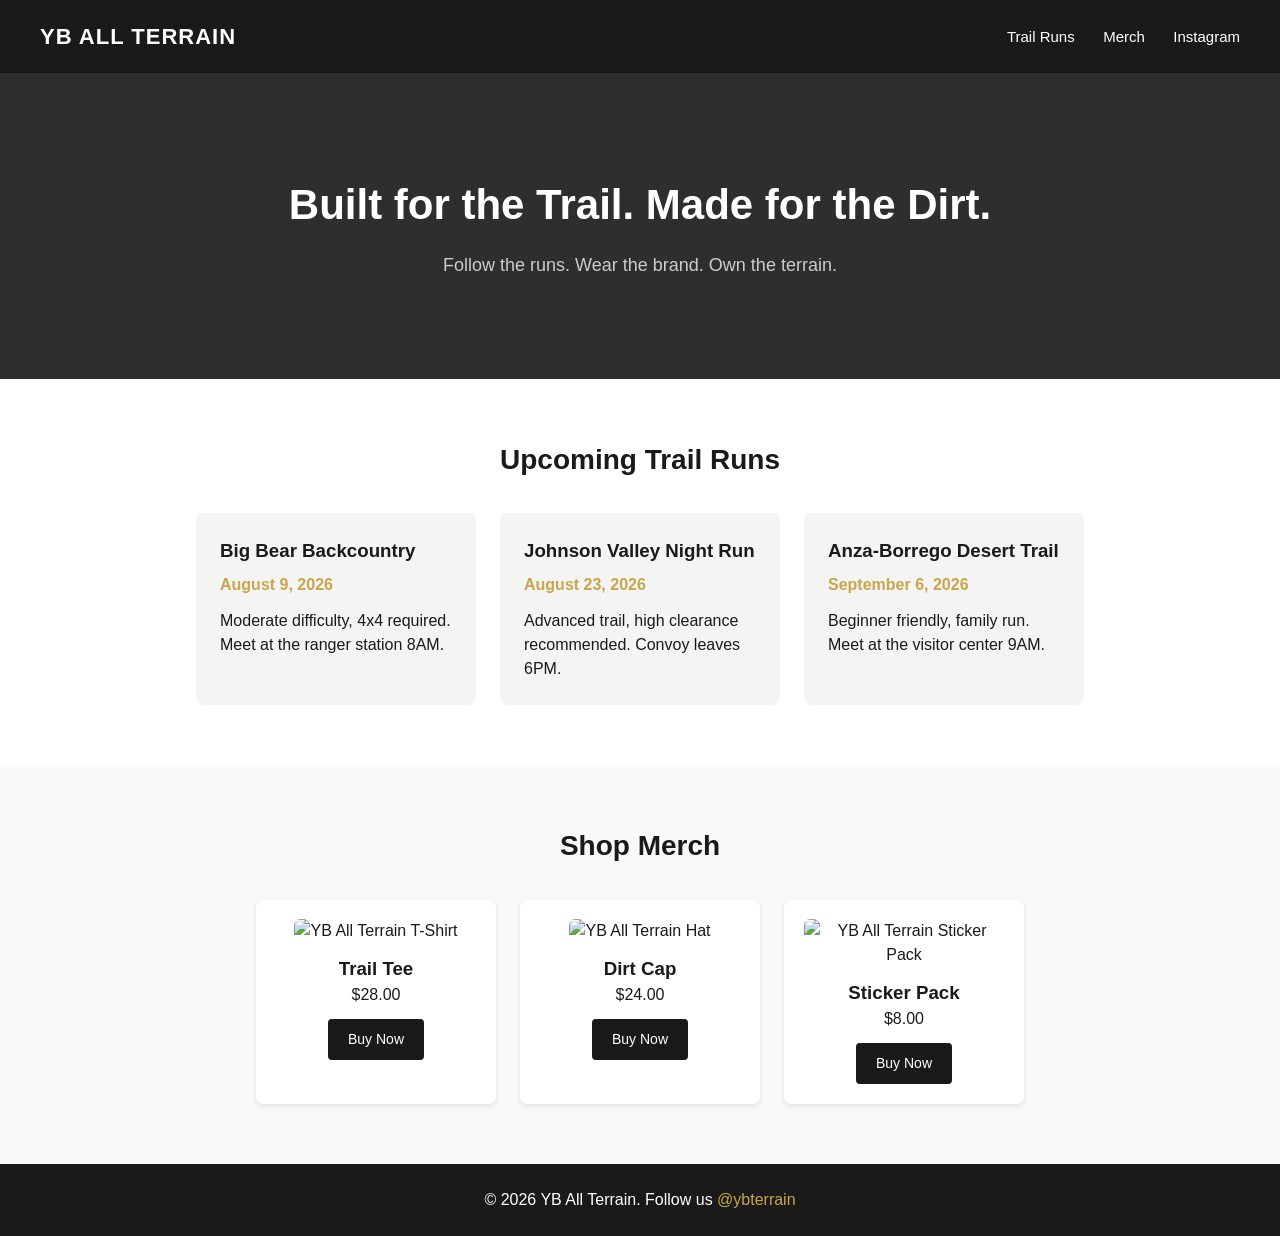
==== index.html @ d1391bb2 "Initial YB All Terrain site" ====
<!DOCTYPE html>
<html lang="en">
<head>
  <meta charset="UTF-8">
  <meta name="viewport" content="width=device-width, initial-scale=1.0">
  <title>YB All Terrain</title>
  <link rel="stylesheet" href="style.css">
</head>
<body>

  <header class="site-header">
    <div class="logo">YB ALL TERRAIN</div>
    <nav>
      <a href="#trail-runs">Trail Runs</a>
      <a href="#merch">Merch</a>
      <a href="https://instagram.com/ybterrain" target="_blank">Instagram</a>
    </nav>
  </header>

  <section class="hero">
    <h1>Built for the Trail. Made for the Dirt.</h1>
    <p>Follow the runs. Wear the brand. Own the terrain.</p>
  </section>

  <section id="trail-runs" class="trail-runs">
    <h2>Upcoming Trail Runs</h2>
    <div class="run-list">

      <div class="run-card">
        <h3>Big Bear Backcountry</h3>
        <p class="run-date">August 9, 2026</p>
        <p>Moderate difficulty, 4x4 required. Meet at the ranger station 8AM.</p>
      </div>

      <div class="run-card">
        <h3>Johnson Valley Night Run</h3>
        <p class="run-date">August 23, 2026</p>
        <p>Advanced trail, high clearance recommended. Convoy leaves 6PM.</p>
      </div>

      <div class="run-card">
        <h3>Anza-Borrego Desert Trail</h3>
        <p class="run-date">September 6, 2026</p>
        <p>Beginner friendly, family run. Meet at the visitor center 9AM.</p>
      </div>

    </div>
  </section>

  <section id="merch" class="merch">
    <h2>Shop Merch</h2>
    <div class="product-grid">

      <div class="product-card">
        <img src="images/tee.jpg" alt="YB All Terrain T-Shirt">
        <h3>Trail Tee</h3>
        <p>$28.00</p>
        <a href="#" class="buy-button">Buy Now</a>
      </div>

      <div class="product-card">
        <img src="images/hat.jpg" alt="YB All Terrain Hat">
        <h3>Dirt Cap</h3>
        <p>$24.00</p>
        <a href="#" class="buy-button">Buy Now</a>
      </div>

      <div class="product-card">
        <img src="images/sticker.jpg" alt="YB All Terrain Sticker Pack">
        <h3>Sticker Pack</h3>
        <p>$8.00</p>
        <a href="#" class="buy-button">Buy Now</a>
      </div>

    </div>
  </section>

  <footer class="site-footer">
    <p>&copy; 2026 YB All Terrain. Follow us <a href="https://instagram.com/ybterrain" target="_blank">@ybterrain</a></p>
  </footer>

</body>
</html>
---- style.css ----
* {
  margin: 0;
  padding: 0;
  box-sizing: border-box;
}

body {
  font-family: Arial, Helvetica, sans-serif;
  color: #1a1a1a;
  line-height: 1.5;
}

/* Header */
.site-header {
  display: flex;
  justify-content: space-between;
  align-items: center;
  padding: 20px 40px;
  background-color: #1a1a1a;
  color: white;
}

.logo {
  font-size: 22px;
  font-weight: bold;
  letter-spacing: 1px;
}

.site-header nav a {
  color: white;
  text-decoration: none;
  margin-left: 24px;
  font-size: 15px;
}

.site-header nav a:hover {
  color: #c9a648;
}

/* Hero */
.hero {
  background-color: #2e2e2e;
  color: white;
  text-align: center;
  padding: 100px 20px;
}

.hero h1 {
  font-size: 42px;
  margin-bottom: 16px;
}

.hero p {
  font-size: 18px;
  color: #cccccc;
}

/* Trail Runs */
.trail-runs {
  padding: 60px 40px;
  text-align: center;
}

.trail-runs h2 {
  font-size: 28px;
  margin-bottom: 32px;
}

.run-list {
  display: flex;
  gap: 24px;
  justify-content: center;
  flex-wrap: wrap;
}

.run-card {
  background-color: #f4f4f4;
  border-radius: 8px;
  padding: 24px;
  width: 280px;
  text-align: left;
}

.run-card h3 {
  margin-bottom: 8px;
}

.run-date {
  color: #c9a648;
  font-weight: bold;
  margin-bottom: 12px;
}

/* Merch */
.merch {
  padding: 60px 40px;
  text-align: center;
  background-color: #f9f9f9;
}

.merch h2 {
  font-size: 28px;
  margin-bottom: 32px;
}

.product-grid {
  display: flex;
  gap: 24px;
  justify-content: center;
  flex-wrap: wrap;
}

.product-card {
  background-color: white;
  border-radius: 8px;
  padding: 20px;
  width: 240px;
  box-shadow: 0 2px 6px rgba(0, 0, 0, 0.1);
}

.product-card img {
  width: 100%;
  height: 200px;
  object-fit: cover;
  border-radius: 6px;
  margin-bottom: 12px;
}

.buy-button {
  display: inline-block;
  margin-top: 12px;
  background-color: #1a1a1a;
  color: white;
  text-decoration: none;
  padding: 10px 20px;
  border-radius: 4px;
  font-size: 14px;
}

.buy-button:hover {
  background-color: #c9a648;
}

/* Footer */
.site-footer {
  background-color: #1a1a1a;
  color: white;
  text-align: center;
  padding: 24px;
}

.site-footer a {
  color: #c9a648;
  text-decoration: none;
}
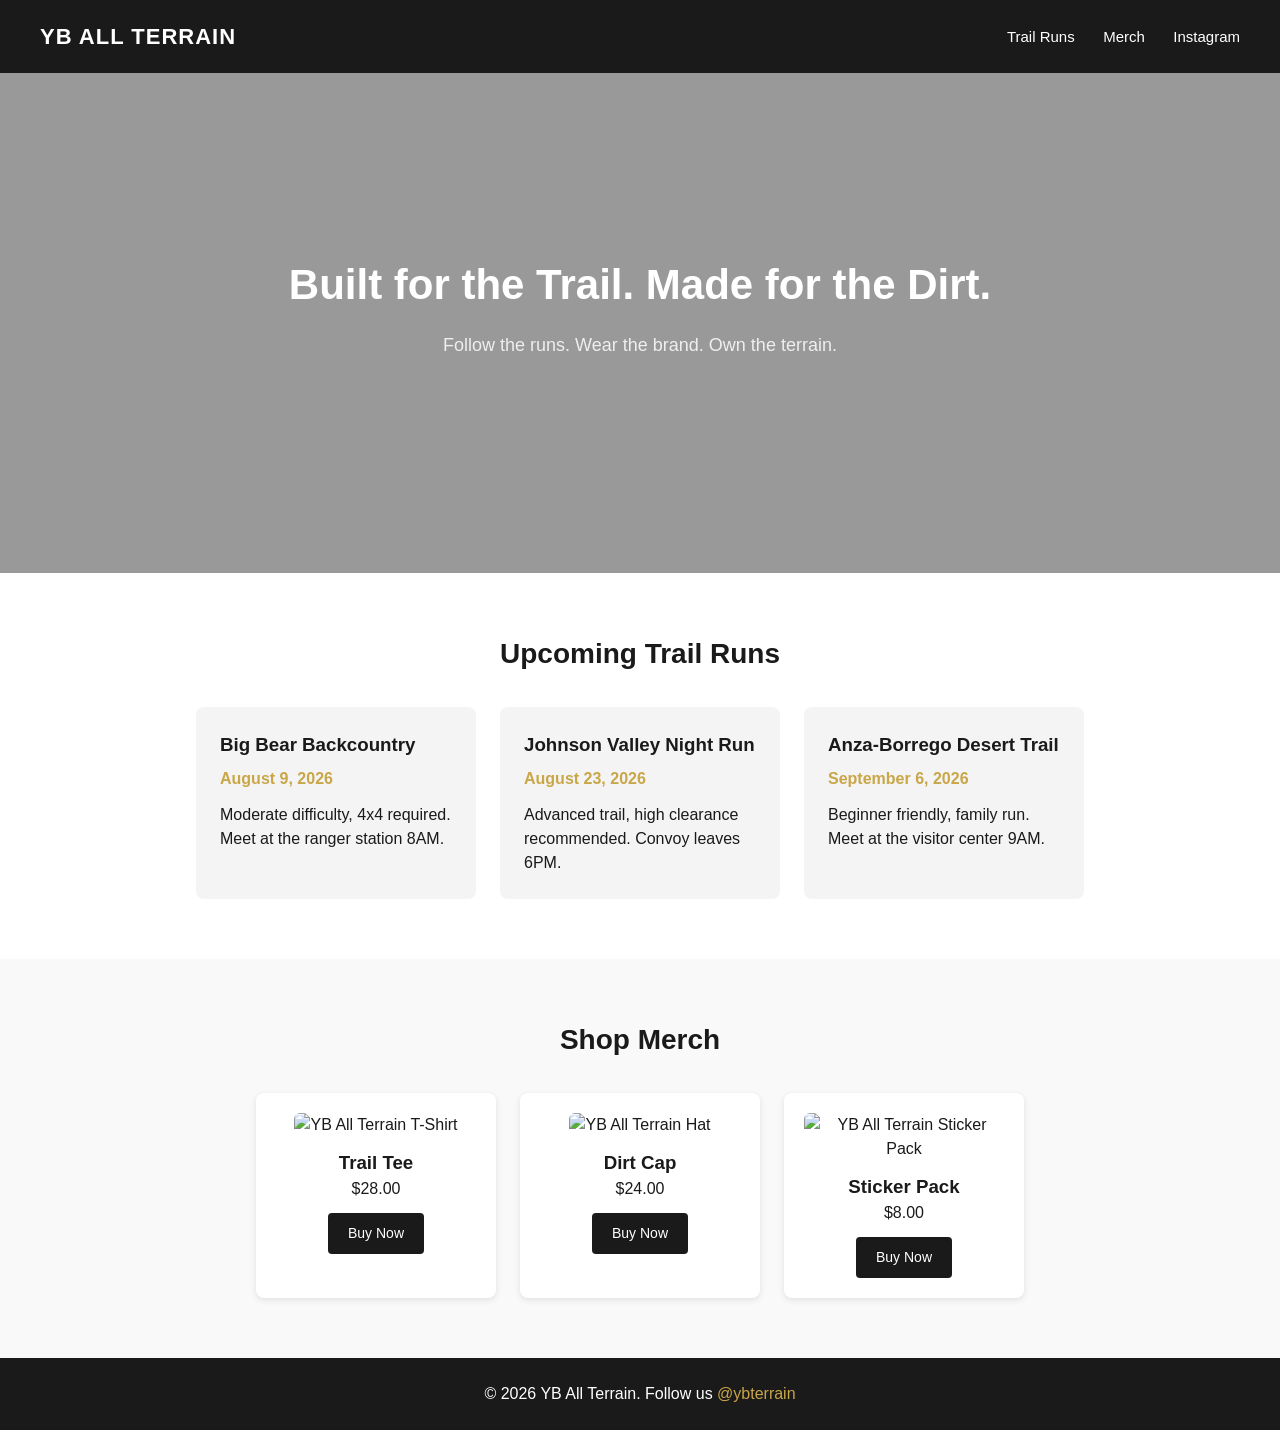
==== commit 6c039830: "Add background video to hero section" ====
--- a/index.html
+++ b/index.html
@@ -17,10 +17,15 @@
     </nav>
   </header>
 
-  <section class="hero">
+<section class="hero">
+  <video class="hero-video" autoplay muted loop playsinline>
+    <source src="videos/trail-hero.mp4" type="video/mp4">
+  </video>
+  <div class="hero-content">
     <h1>Built for the Trail. Made for the Dirt.</h1>
     <p>Follow the runs. Wear the brand. Own the terrain.</p>
-  </section>
+  </div>
+</section>
 
   <section id="trail-runs" class="trail-runs">
     <h2>Upcoming Trail Runs</h2>
--- a/style.css
+++ b/style.css
@@ -39,20 +39,42 @@
 
 /* Hero */
 .hero {
-  background-color: #2e2e2e;
+  position: relative;
+  height: 500px;
+  overflow: hidden;
+  text-align: center;
   color: white;
-  text-align: center;
-  padding: 100px 20px;
 }
 
-.hero h1 {
+.hero-video {
+  position: absolute;
+  top: 50%;
+  left: 50%;
+  min-width: 100%;
+  min-height: 100%;
+  width: auto;
+  height: auto;
+  transform: translate(-50%, -50%);
+  object-fit: cover;
+  z-index: 0;
+}
+
+.hero-content {
+  position: relative;
+  z-index: 1;
+  padding: 180px 20px;
+  background-color: rgba(0, 0, 0, 0.4);
+  height: 100%;
+}
+
+.hero-content h1 {
   font-size: 42px;
   margin-bottom: 16px;
 }
 
-.hero p {
+.hero-content p {
   font-size: 18px;
-  color: #cccccc;
+  color: #eeeeee;
 }
 
 /* Trail Runs */
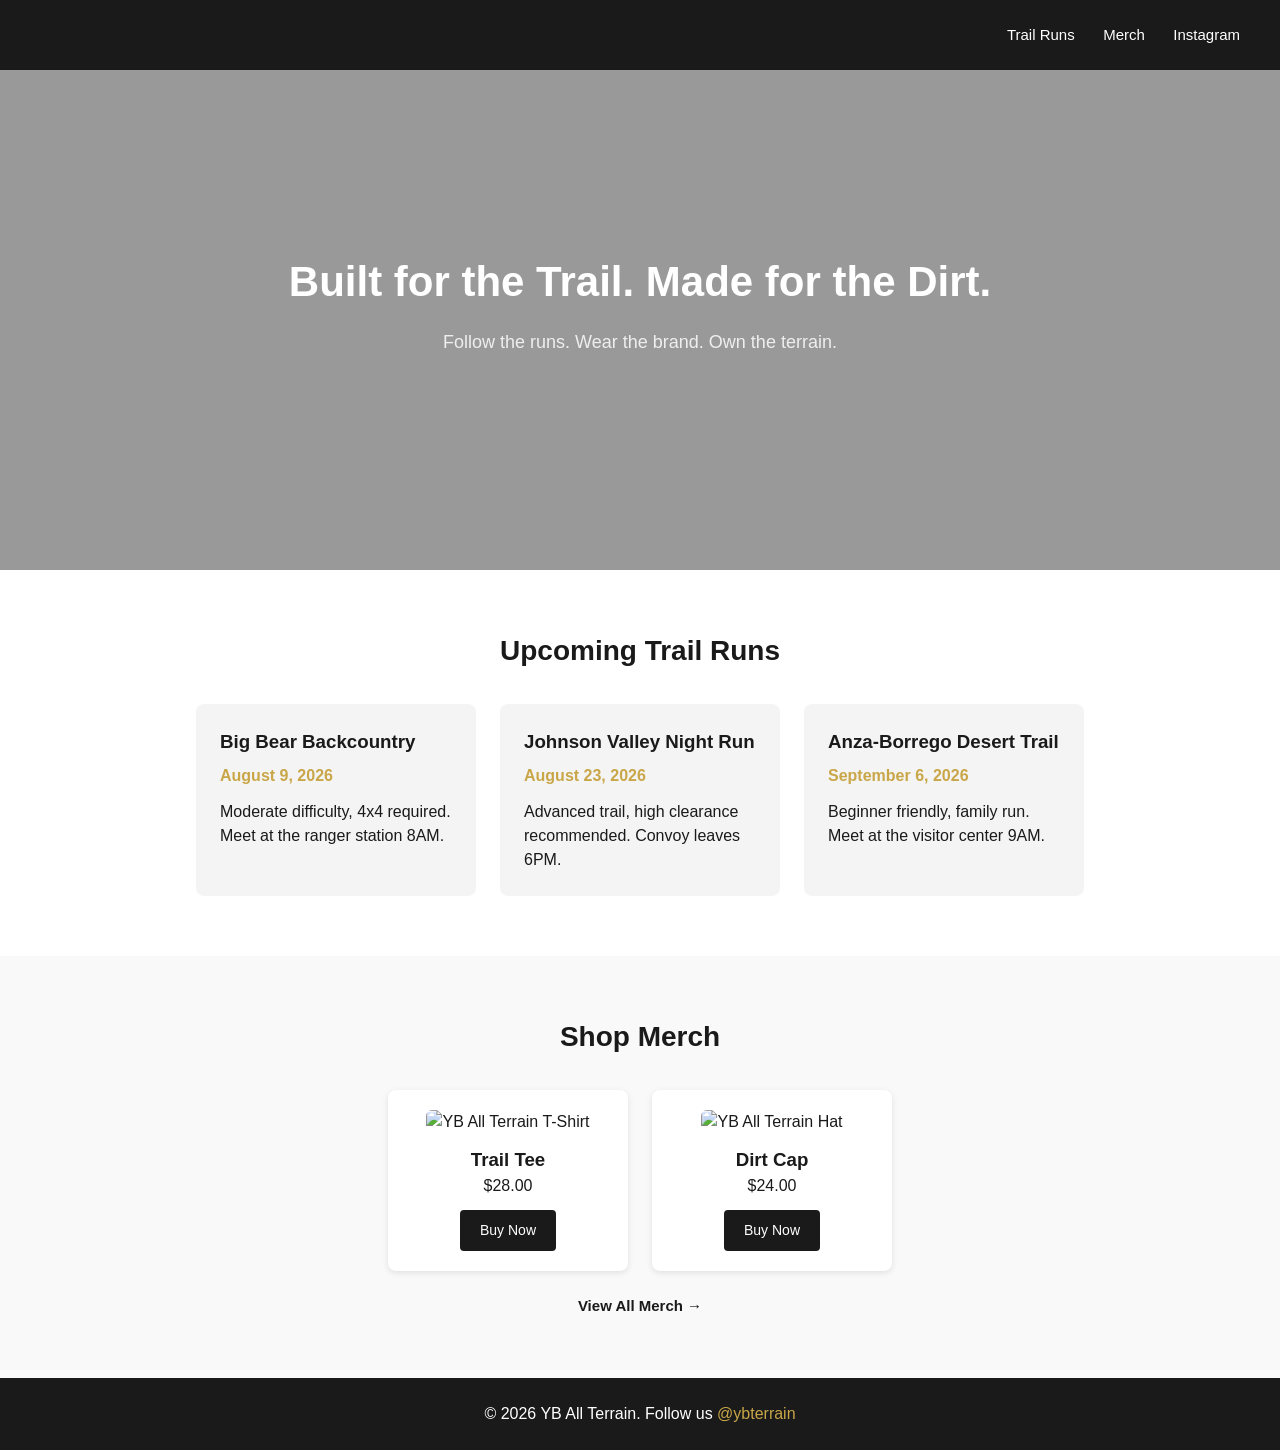
==== commit aff34d14: "Add dedicated merch page, trim homepage to featured products" ====
--- a/index.html
+++ b/index.html
@@ -9,10 +9,10 @@
 <body>
 
   <header class="site-header">
-    <div class="logo">YB ALL TERRAIN</div>
+    <img src="images/logo.png" alt="YB All Terrain" class="logo">
     <nav>
       <a href="#trail-runs">Trail Runs</a>
-      <a href="#merch">Merch</a>
+      <a href="merch.html">Merch</a>
       <a href="https://instagram.com/ybterrain" target="_blank">Instagram</a>
     </nav>
   </header>
@@ -53,32 +53,26 @@
   </section>
 
   <section id="merch" class="merch">
-    <h2>Shop Merch</h2>
-    <div class="product-grid">
+  <h2>Shop Merch</h2>
+  <div class="product-grid">
 
-      <div class="product-card">
-        <img src="images/tee.jpg" alt="YB All Terrain T-Shirt">
-        <h3>Trail Tee</h3>
-        <p>$28.00</p>
-        <a href="#" class="buy-button">Buy Now</a>
-      </div>
+    <div class="product-card">
+      <img src="images/tee.jpg" alt="YB All Terrain T-Shirt">
+      <h3>Trail Tee</h3>
+      <p>$28.00</p>
+      <a href="#" class="buy-button">Buy Now</a>
+    </div>
 
-      <div class="product-card">
-        <img src="images/hat.jpg" alt="YB All Terrain Hat">
-        <h3>Dirt Cap</h3>
-        <p>$24.00</p>
-        <a href="#" class="buy-button">Buy Now</a>
-      </div>
+    <div class="product-card">
+      <img src="images/hat.jpg" alt="YB All Terrain Hat">
+      <h3>Dirt Cap</h3>
+      <p>$24.00</p>
+      <a href="#" class="buy-button">Buy Now</a>
+    </div>
 
-      <div class="product-card">
-        <img src="images/sticker.jpg" alt="YB All Terrain Sticker Pack">
-        <h3>Sticker Pack</h3>
-        <p>$8.00</p>
-        <a href="#" class="buy-button">Buy Now</a>
-      </div>
-
-    </div>
-  </section>
+  </div>
+  <a href="merch.html" class="view-all-link">View All Merch →</a>
+</section>
 
   <footer class="site-footer">
     <p>&copy; 2026 YB All Terrain. Follow us <a href="https://instagram.com/ybterrain" target="_blank">@ybterrain</a></p>
--- a/style.css
+++ b/style.css
@@ -15,15 +15,15 @@
   display: flex;
   justify-content: space-between;
   align-items: center;
-  padding: 20px 40px;
+  height: 70px;
+  padding: 0 40px;
   background-color: #1a1a1a;
   color: white;
 }
 
 .logo {
-  font-size: 22px;
-  font-weight: bold;
-  letter-spacing: 1px;
+  height: 120px;
+  width: auto;
 }
 
 .site-header nav a {
@@ -125,6 +125,16 @@
   margin-bottom: 32px;
 }
 
+.merch-page {
+  padding: 60px 40px;
+  text-align: center;
+}
+
+.merch-page h1 {
+  font-size: 32px;
+  margin-bottom: 32px;
+}
+
 .product-grid {
   display: flex;
   gap: 24px;
@@ -163,6 +173,19 @@
   background-color: #c9a648;
 }
 
+.view-all-link {
+  display: inline-block;
+  margin-top: 24px;
+  color: #1a1a1a;
+  font-weight: bold;
+  text-decoration: none;
+  font-size: 15px;
+}
+
+.view-all-link:hover {
+  color: #c9a648;
+}
+
 /* Footer */
 .site-footer {
   background-color: #1a1a1a;
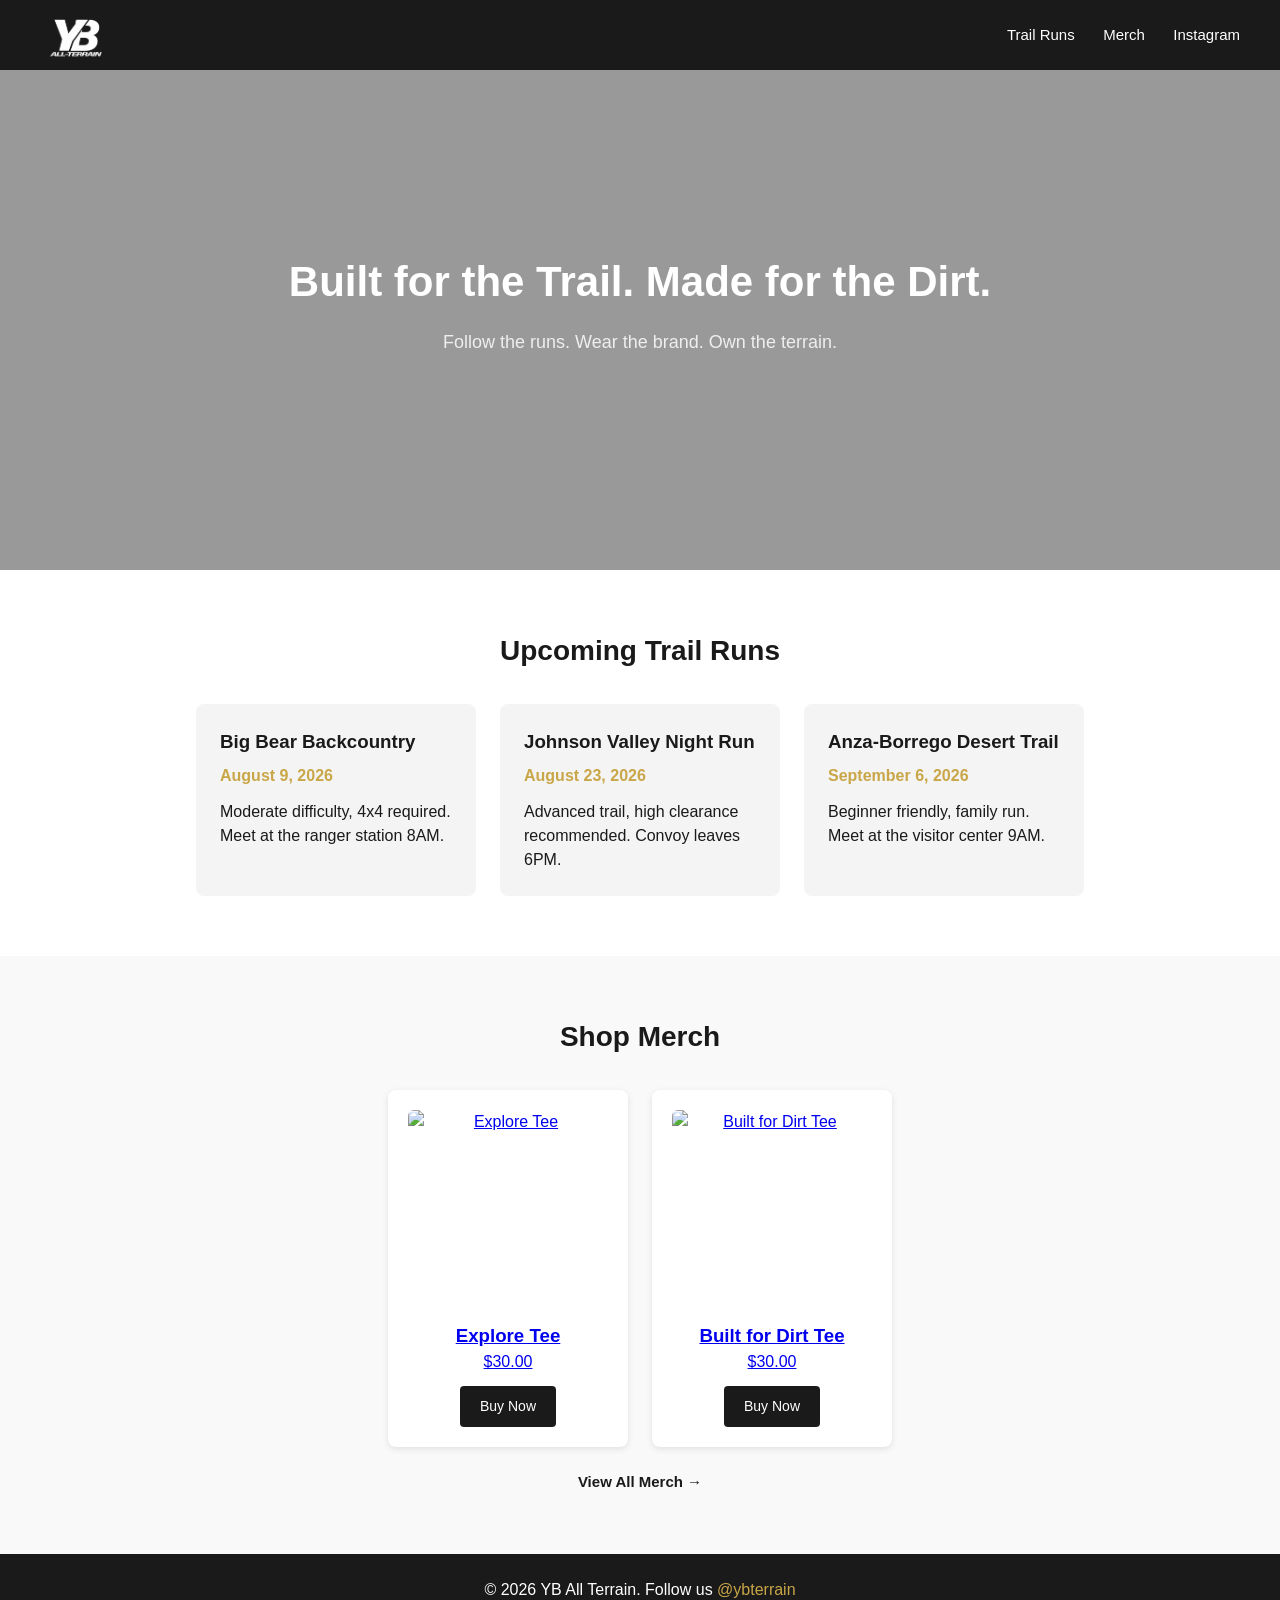
==== commit abc67f87: "Replace homepage hat card with Built for Dirt Tee" ====
--- a/index.html
+++ b/index.html
@@ -56,19 +56,29 @@
   <h2>Shop Merch</h2>
   <div class="product-grid">
 
-    <div class="product-card">
-      <img src="images/tee.jpg" alt="YB All Terrain T-Shirt">
-      <h3>Trail Tee</h3>
-      <p>$28.00</p>
-      <a href="#" class="buy-button">Buy Now</a>
+   <div class="product-card">
+  <a href="products/explore-tee.html">
+    <div class="carousel">
+      <img src="images/explore-tee-1.jpg" alt="Explore Tee" class="carousel-image active">
+      <img src="images/explore-tee-2.jpg" alt="Explore Tee alternate view" class="carousel-image">
     </div>
+    <h3>Explore Tee</h3>
+    <p>$30.00</p>
+  </a>
+  <a href="#" class="buy-button">Buy Now</a>
+</div>
 
     <div class="product-card">
-      <img src="images/hat.jpg" alt="YB All Terrain Hat">
-      <h3>Dirt Cap</h3>
-      <p>$24.00</p>
-      <a href="#" class="buy-button">Buy Now</a>
+  <a href="products/built-for-dirt-tee.html">
+    <div class="carousel">
+      <img src="images/built-for-dirt-tee-1.jpg" alt="Built for Dirt Tee" class="carousel-image active">
+      <img src="images/built-for-dirt-tee-2.jpg" alt="Built for Dirt Tee alternate view" class="carousel-image">
     </div>
+    <h3>Built for Dirt Tee</h3>
+    <p>$30.00</p>
+  </a>
+  <a href="#" class="buy-button">Buy Now</a>
+</div>
 
   </div>
   <a href="merch.html" class="view-all-link">View All Merch →</a>
@@ -78,5 +88,17 @@
     <p>&copy; 2026 YB All Terrain. Follow us <a href="https://instagram.com/ybterrain" target="_blank">@ybterrain</a></p>
   </footer>
 
+  <script>
+  function changeSlide(button, direction) {
+    const carousel = button.parentElement;
+    const images = carousel.querySelectorAll('.carousel-image');
+    let currentIndex = [...images].findIndex(img => img.classList.contains('active'));
+
+    images[currentIndex].classList.remove('active');
+    let newIndex = (currentIndex + direction + images.length) % images.length;
+    images[newIndex].classList.add('active');
+  }
+</script>
+
 </body>
 </html>
--- a/style.css
+++ b/style.css
@@ -186,6 +186,96 @@
   color: #c9a648;
 }
 
+.carousel {
+  position: relative;
+  overflow: hidden;
+}
+
+.carousel-image {
+  width: 100%;
+  height: 200px;
+  object-fit: cover;
+  border-radius: 6px;
+  display: none;
+}
+
+.carousel-image.active {
+  display: block;
+}
+
+.carousel-btn {
+  position: absolute;
+  top: 50%;
+  transform: translateY(-50%);
+  background: rgba(0, 0, 0, 0.5);
+  color: white;
+  border: none;
+  padding: 6px 10px;
+  cursor: pointer;
+  font-size: 14px;
+  border-radius: 4px;
+}
+
+.carousel-btn.prev {
+  left: 8px;
+}
+
+.carousel-btn.next {
+  right: 8px;
+}
+
+.product-detail {
+  display: flex;
+  gap: 48px;
+  padding: 60px 40px;
+  max-width: 900px;
+  margin: 0 auto;
+}
+
+.product-detail-images {
+  position: relative;
+  flex: 1;
+  overflow: hidden;
+}
+
+.product-detail-images .carousel-image {
+  width: 100%;
+  height: 400px;
+  object-fit: cover;
+  border-radius: 8px;
+  display: none;
+}
+
+.product-detail-images .carousel-image.active {
+  display: block;
+}
+
+.product-detail-info {
+  flex: 1;
+}
+
+.product-detail-info h1 {
+  font-size: 32px;
+  margin-bottom: 12px;
+}
+
+.product-price {
+  font-size: 22px;
+  color: #c9a648;
+  font-weight: bold;
+  margin-bottom: 20px;
+}
+
+.product-description {
+  color: #444;
+  margin-bottom: 32px;
+}
+
+.buy-button.large {
+  padding: 14px 32px;
+  font-size: 16px;
+}
+
 /* Footer */
 .site-footer {
   background-color: #1a1a1a;
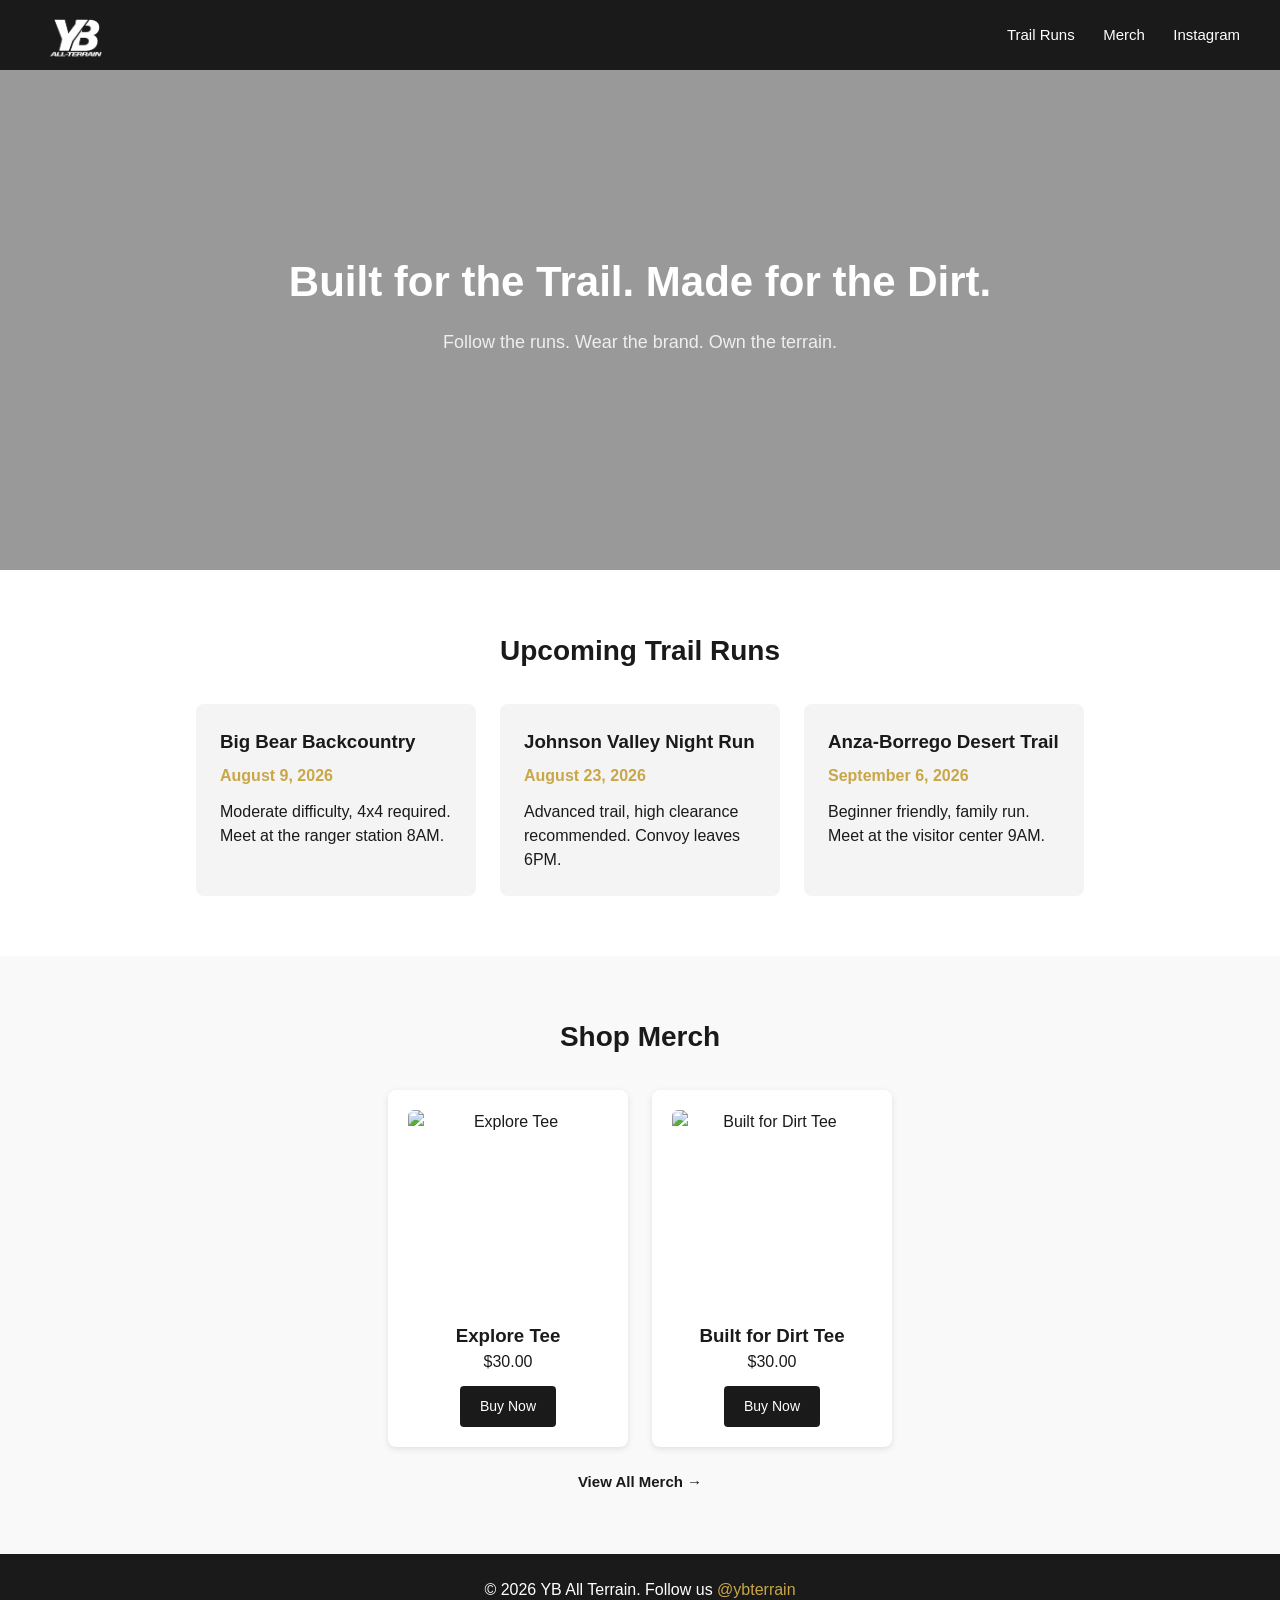
==== commit 5b21d76a: "Fix header shake with throttled scroll handler" ====
--- a/index.html
+++ b/index.html
@@ -100,5 +100,29 @@
   }
 </script>
 
+<script>
+  let ticking = false;
+  const header = document.querySelector('.site-header');
+  const hero = document.querySelector('.hero');
+
+  function updateHeader() {
+    if (window.scrollY > 100) {
+      header.classList.add('collapsed');
+      if (hero) hero.classList.add('collapsed');
+    } else {
+      header.classList.remove('collapsed');
+      if (hero) hero.classList.remove('collapsed');
+    }
+    ticking = false;
+  }
+
+  window.addEventListener('scroll', () => {
+    if (!ticking) {
+      window.requestAnimationFrame(updateHeader);
+      ticking = true;
+    }
+  });
+</script>
+
 </body>
 </html>
--- a/style.css
+++ b/style.css
@@ -19,6 +19,25 @@
   padding: 0 40px;
   background-color: #1a1a1a;
   color: white;
+  position: sticky;
+  top: 0;
+  z-index: 10;
+  transition: height 0.3s ease, padding 0.3s ease;
+}
+
+.site-header.collapsed {
+  height: 50px;
+  padding: 0 40px;
+}
+
+.logo {
+  height: 55px;
+  width: auto;
+  transition: height 0.3s ease;
+}
+
+.site-header.collapsed .logo {
+  height: 38px;
 }
 
 .logo {
@@ -44,6 +63,11 @@
   overflow: hidden;
   text-align: center;
   color: white;
+  transition: height 0.3s ease;
+}
+
+.hero.collapsed {
+  height: 200px;
 }
 
 .hero-video {
@@ -65,16 +89,31 @@
   padding: 180px 20px;
   background-color: rgba(0, 0, 0, 0.4);
   height: 100%;
+  transition: padding 0.3s ease;
+}
+
+.hero.collapsed .hero-content {
+  padding: 60px 20px;
 }
 
 .hero-content h1 {
   font-size: 42px;
   margin-bottom: 16px;
+  transition: font-size 0.3s ease;
+}
+
+.hero.collapsed .hero-content h1 {
+  font-size: 24px;
 }
 
 .hero-content p {
   font-size: 18px;
   color: #eeeeee;
+  transition: font-size 0.3s ease;
+}
+
+.hero.collapsed .hero-content p {
+  font-size: 14px;
 }
 
 /* Trail Runs */
@@ -276,6 +315,22 @@
   font-size: 16px;
 }
 
+.product-card a {
+  text-decoration: none;
+  color: inherit;
+}
+
+.product-card .buy-button {
+  display: inline-block;
+  margin-top: 12px;
+  background-color: #1a1a1a;
+  color: white;
+  text-decoration: none;
+  padding: 10px 20px;
+  border-radius: 4px;
+  font-size: 14px;
+}
+
 /* Footer */
 .site-footer {
   background-color: #1a1a1a;
